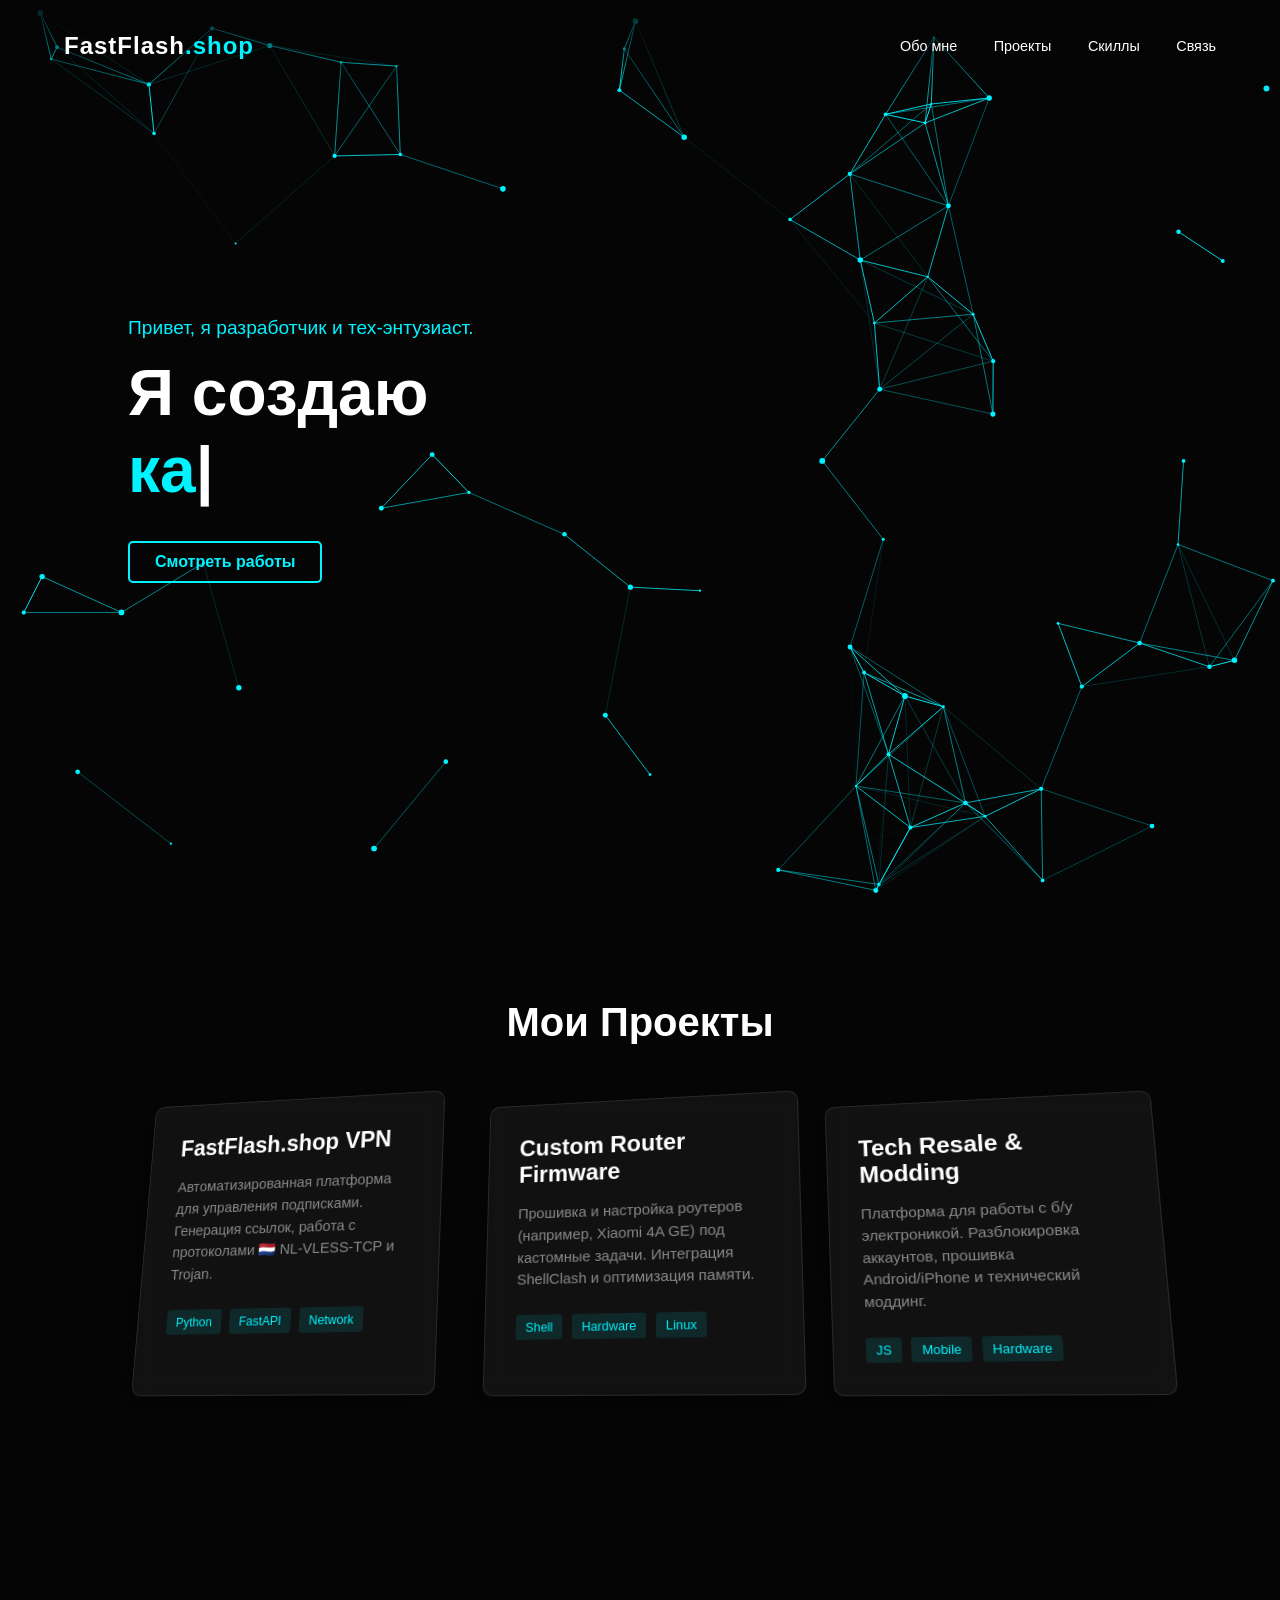
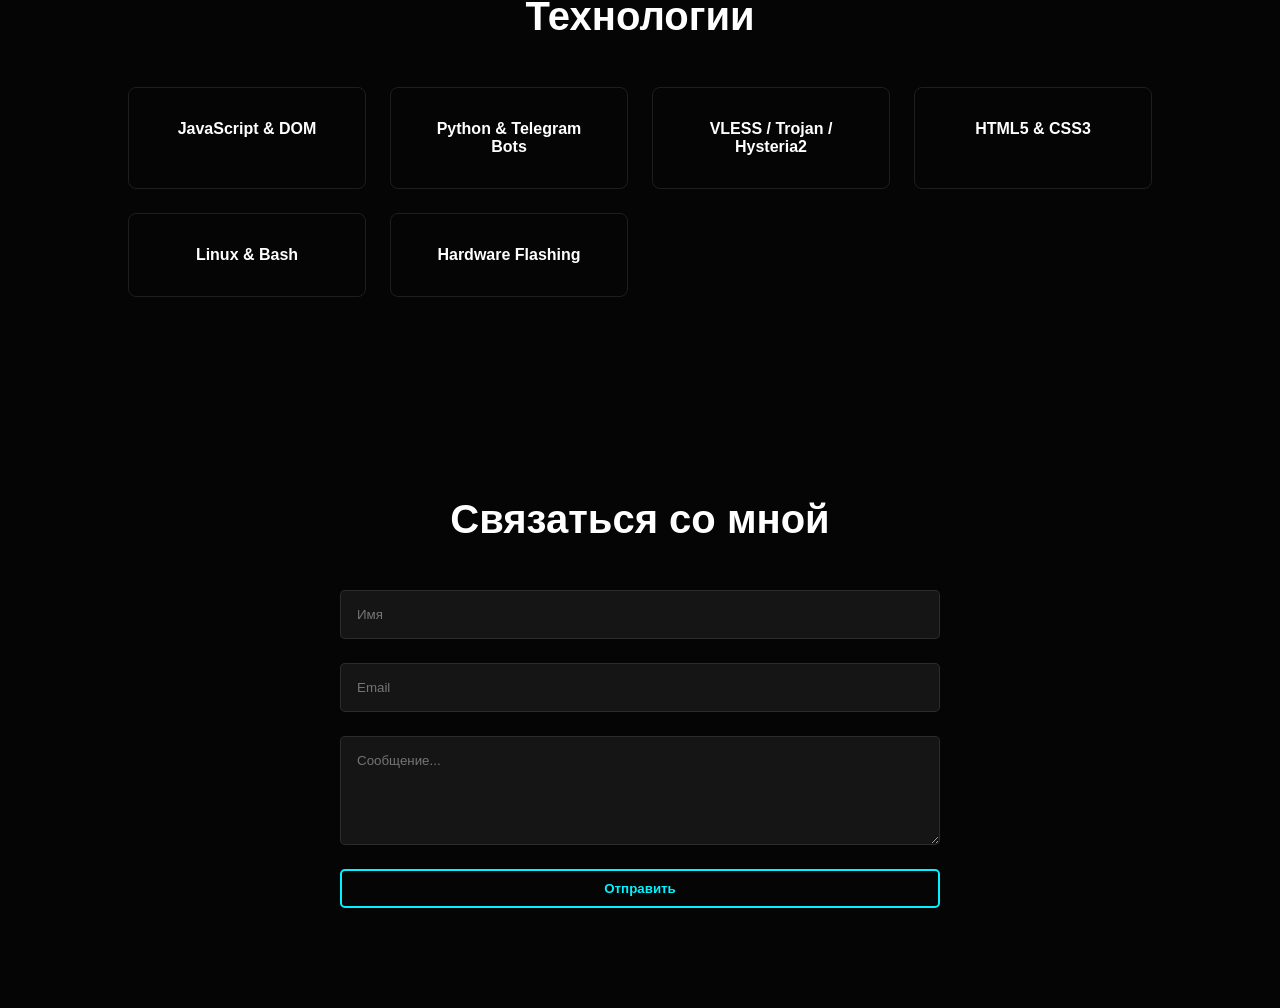
==== biotest/index.html @ f8a37089 "Add files via upload" ====
<!DOCTYPE html>
<html lang="ru">
<head>
    <meta charset="UTF-8">
    <meta name="viewport" content="width=device-width, initial-scale=1.0">
    <title>IT Биография | FastFlash</title>
    <link rel="stylesheet" href="style.css">
</head>
<body>
    <canvas id="canvas-bg"></canvas>

    <nav>
        <div class="logo">FastFlash<span>.shop</span></div>
        <div class="links">
            <a href="#about">Обо мне</a>
            <a href="#projects">Проекты</a>
            <a href="#skills">Скиллы</a>
            <a href="#contact">Связь</a>
        </div>
    </nav>

    <header id="about" class="hero">
        <div class="hero-content">
            <p class="greeting">Привет, я разработчик и тех-энтузиаст.</p>
            <h1>Я создаю <br><span class="typing-text"></span><span class="cursor">|</span></h1>
            <a href="#projects" class="btn">Смотреть работы</a>
        </div>
    </header>

    <section id="projects" class="container">
        <h2 class="section-title">Мои Проекты</h2>
        <div class="projects-grid">
            <div class="project-card">
                <div class="card-content">
                    <h3>FastFlash.shop VPN</h3>
                    <p>Автоматизированная платформа для управления подписками. Генерация ссылок, работа с протоколами 🇳🇱 NL-VLESS-TCP и Trojan.</p>
                    <span class="tag">Python</span>
                    <span class="tag">FastAPI</span>
                    <span class="tag">Network</span>
                </div>
            </div>
            <div class="project-card">
                <div class="card-content">
                    <h3>Custom Router Firmware</h3>
                    <p>Прошивка и настройка роутеров (например, Xiaomi 4A GE) под кастомные задачи. Интеграция ShellClash и оптимизация памяти.</p>
                    <span class="tag">Shell</span>
                    <span class="tag">Hardware</span>
                    <span class="tag">Linux</span>
                </div>
            </div>
            <div class="project-card">
                <div class="card-content">
                    <h3>Tech Resale & Modding</h3>
                    <p>Платформа для работы с б/у электроникой. Разблокировка аккаунтов, прошивка Android/iPhone и технический моддинг.</p>
                    <span class="tag">JS</span>
                    <span class="tag">Mobile</span>
                    <span class="tag">Hardware</span>
                </div>
            </div>
        </div>
    </section>

    <section id="skills" class="container">
        <h2 class="section-title">Технологии</h2>
        <div class="skills-grid">
            <div class="skill-box">JavaScript & DOM</div>
            <div class="skill-box">Python & Telegram Bots</div>
            <div class="skill-box">VLESS / Trojan / Hysteria2</div>
            <div class="skill-box">HTML5 & CSS3</div>
            <div class="skill-box">Linux & Bash</div>
            <div class="skill-box">Hardware Flashing</div>
        </div>
    </section>

    <section id="contact" class="container contact-section">
        <h2 class="section-title">Связаться со мной</h2>
        <form class="contact-form">
            <input type="text" placeholder="Имя" required>
            <input type="email" placeholder="Email" required>
            <textarea rows="5" placeholder="Сообщение..." required></textarea>
            <button type="submit" class="btn">Отправить</button>
        </form>
    </section>

    <script src="script.js"></script>
</body>
</html>
---- biotest/style.css ----
:root {
    --bg-color: #050505;
    --text-main: #ffffff;
    --text-muted: #888888;
    --accent: #00f3ff;
    --card-bg: rgba(25, 25, 25, 0.6);
}

* {
    margin: 0;
    padding: 0;
    box-sizing: border-box;
    font-family: 'Segoe UI', Tahoma, Geneva, Verdana, sans-serif;
}

body {
    background-color: var(--bg-color);
    color: var(--text-main);
    overflow-x: hidden;
}

/* Фон на Canvas */
#canvas-bg {
    position: fixed;
    top: 0;
    left: 0;
    width: 100vw;
    height: 100vh;
    z-index: -1;
    pointer-events: none;
}

/* Навигация */
nav {
    display: flex;
    justify-content: space-between;
    align-items: center;
    padding: 2rem 5%;
    background: linear-gradient(to bottom, rgba(5,5,5,1), transparent);
    position: fixed;
    width: 100%;
    z-index: 100;
}

.logo {
    font-size: 1.5rem;
    font-weight: bold;
    letter-spacing: 1px;
}

.logo span {
    color: var(--accent);
}

.links a {
    color: var(--text-main);
    text-decoration: none;
    margin-left: 2rem;
    font-size: 0.9rem;
    transition: color 0.3s ease;
}

.links a:hover {
    color: var(--accent);
}

/* Главный экран */
.hero {
    height: 100vh;
    display: flex;
    align-items: center;
    padding: 0 10%;
}

.greeting {
    color: var(--accent);
    font-size: 1.2rem;
    margin-bottom: 1rem;
}

.hero h1 {
    font-size: 4rem;
    line-height: 1.2;
    margin-bottom: 2rem;
}

.typing-text {
    color: var(--accent);
}

.cursor {
    animation: blink 1s infinite;
}

@keyframes blink {
    0%, 100% { opacity: 1; }
    50% { opacity: 0; }
}

.btn {
    padding: 10px 25px;
    background: transparent;
    border: 2px solid var(--accent);
    color: var(--accent);
    text-decoration: none;
    font-weight: bold;
    border-radius: 5px;
    transition: all 0.3s ease;
    cursor: pointer;
    display: inline-block;
}

.btn:hover {
    background: var(--accent);
    color: var(--bg-color);
    box-shadow: 0 0 15px var(--accent);
}

/* Контейнеры секций */
.container {
    padding: 100px 10%;
}

.section-title {
    font-size: 2.5rem;
    margin-bottom: 3rem;
    text-align: center;
}

/* Сетка проектов (С эффектом 3D наклона как на скринах) */
.projects-grid {
    display: grid;
    grid-template-columns: repeat(auto-fit, minmax(300px, 1fr));
    gap: 2rem;
    perspective: 1000px; /* Важно для 3D эффекта */
}

.project-card {
    background: var(--card-bg);
    border: 1px solid rgba(255, 255, 255, 0.1);
    border-radius: 10px;
    padding: 2rem;
    backdrop-filter: blur(10px);
    transform: rotateX(10deg) rotateY(-10deg);
    transition: transform 0.5s ease, box-shadow 0.5s ease;
    box-shadow: -10px 10px 20px rgba(0,0,0,0.5);
}

.project-card:hover {
    transform: rotateX(0deg) rotateY(0deg) translateY(-10px);
    box-shadow: 0 10px 30px rgba(0, 243, 255, 0.2);
    border-color: rgba(0, 243, 255, 0.5);
}

.project-card h3 {
    font-size: 1.5rem;
    margin-bottom: 1rem;
}

.project-card p {
    color: var(--text-muted);
    margin-bottom: 1.5rem;
    font-size: 0.95rem;
    line-height: 1.5;
}

.tag {
    background: rgba(0, 243, 255, 0.1);
    color: var(--accent);
    padding: 5px 10px;
    font-size: 0.8rem;
    border-radius: 3px;
    margin-right: 5px;
    display: inline-block;
}

/* Скиллы (Сетка как на 5-м скрине) */
.skills-grid {
    display: grid;
    grid-template-columns: repeat(auto-fit, minmax(200px, 1fr));
    gap: 1.5rem;
}

.skill-box {
    border: 1px solid rgba(255, 255, 255, 0.1);
    padding: 2rem;
    text-align: center;
    font-weight: bold;
    border-radius: 8px;
    transition: 0.3s;
    position: relative;
    overflow: hidden;
}

.skill-box::before {
    content: '';
    position: absolute;
    top: 0; left: -100%;
    width: 100%; height: 100%;
    background: linear-gradient(90deg, transparent, rgba(0, 243, 255, 0.2), transparent);
    transition: 0.5s;
}

.skill-box:hover::before {
    left: 100%;
}

.skill-box:hover {
    border-color: var(--accent);
    color: var(--accent);
}

/* Контакты */
.contact-form {
    max-width: 600px;
    margin: 0 auto;
    display: flex;
    flex-direction: column;
    gap: 1.5rem;
}

.contact-form input, .contact-form textarea {
    width: 100%;
    padding: 1rem;
    background: rgba(25, 25, 25, 0.8);
    border: 1px solid rgba(255, 255, 255, 0.1);
    color: white;
    border-radius: 5px;
    outline: none;
    transition: 0.3s;
}

.contact-form input:focus, .contact-form textarea:focus {
    border-color: var(--accent);
    box-shadow: 0 0 10px rgba(0, 243, 255, 0.2);
}
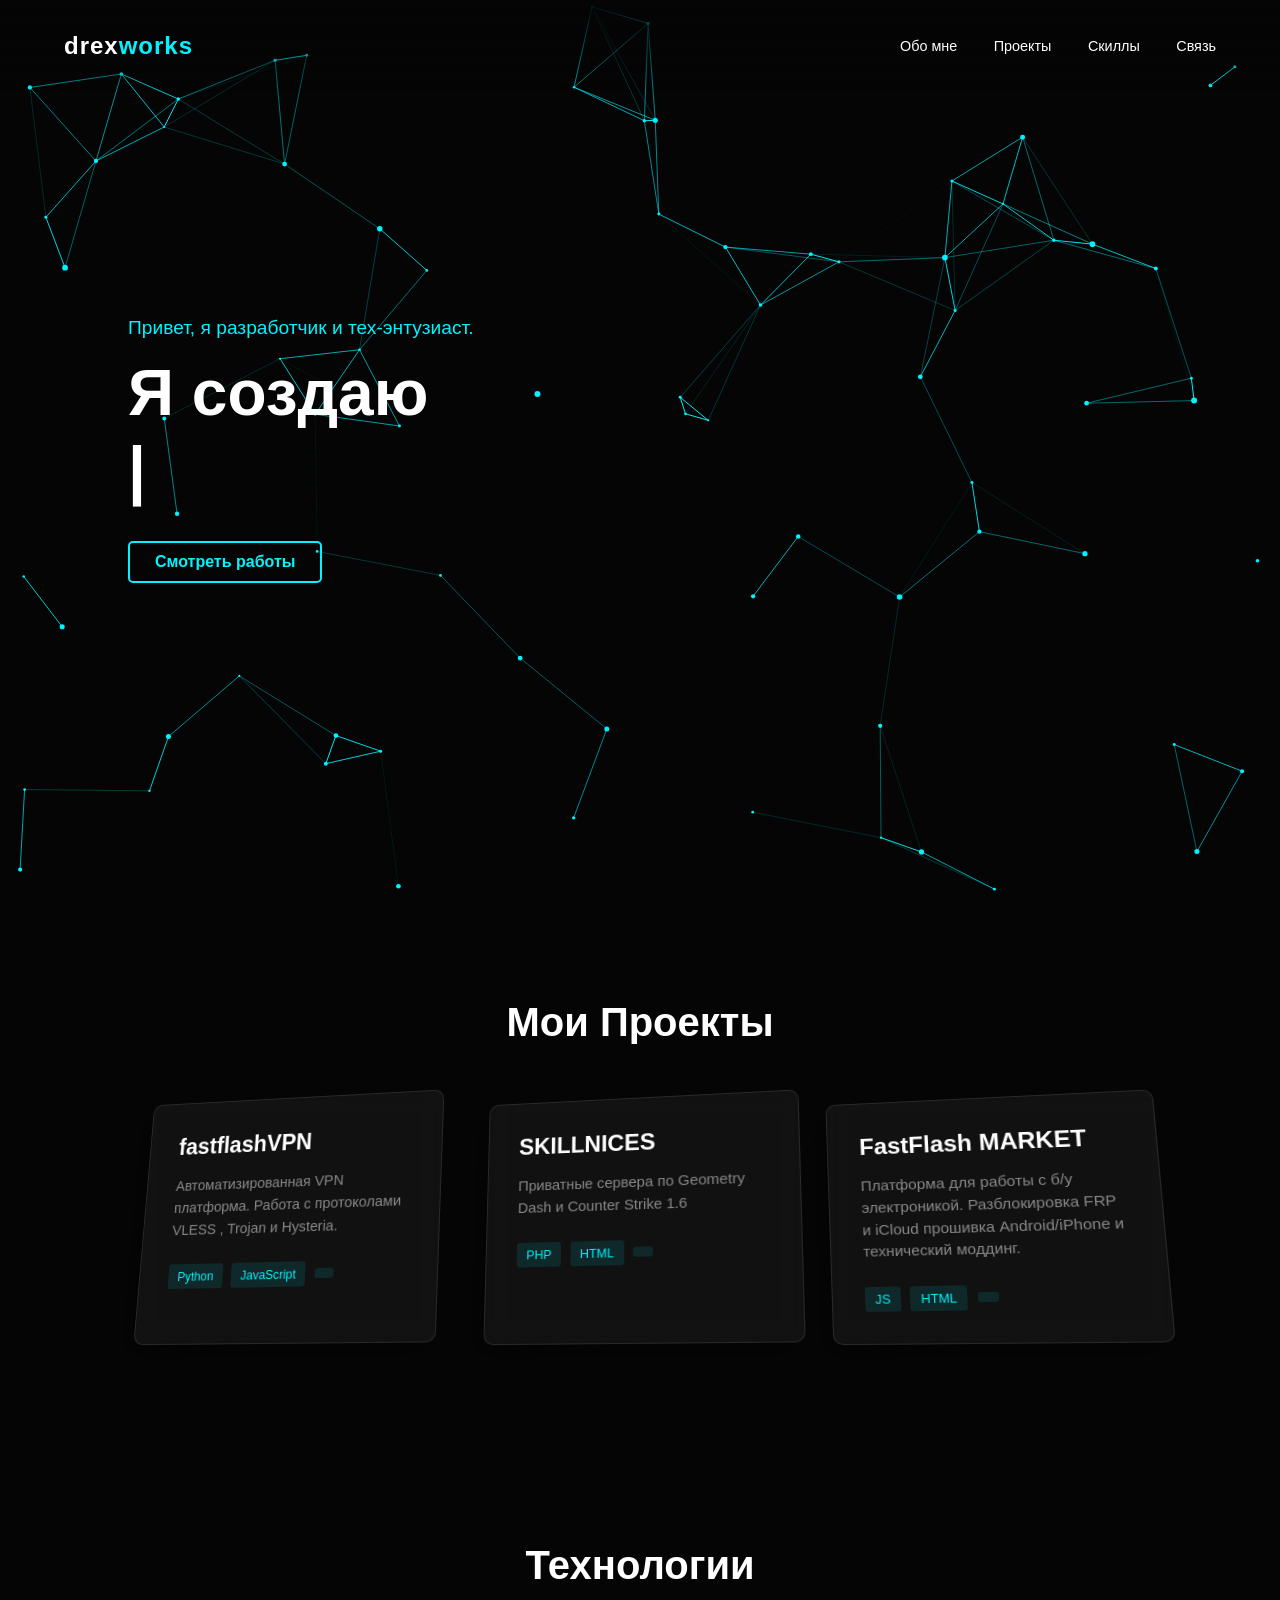
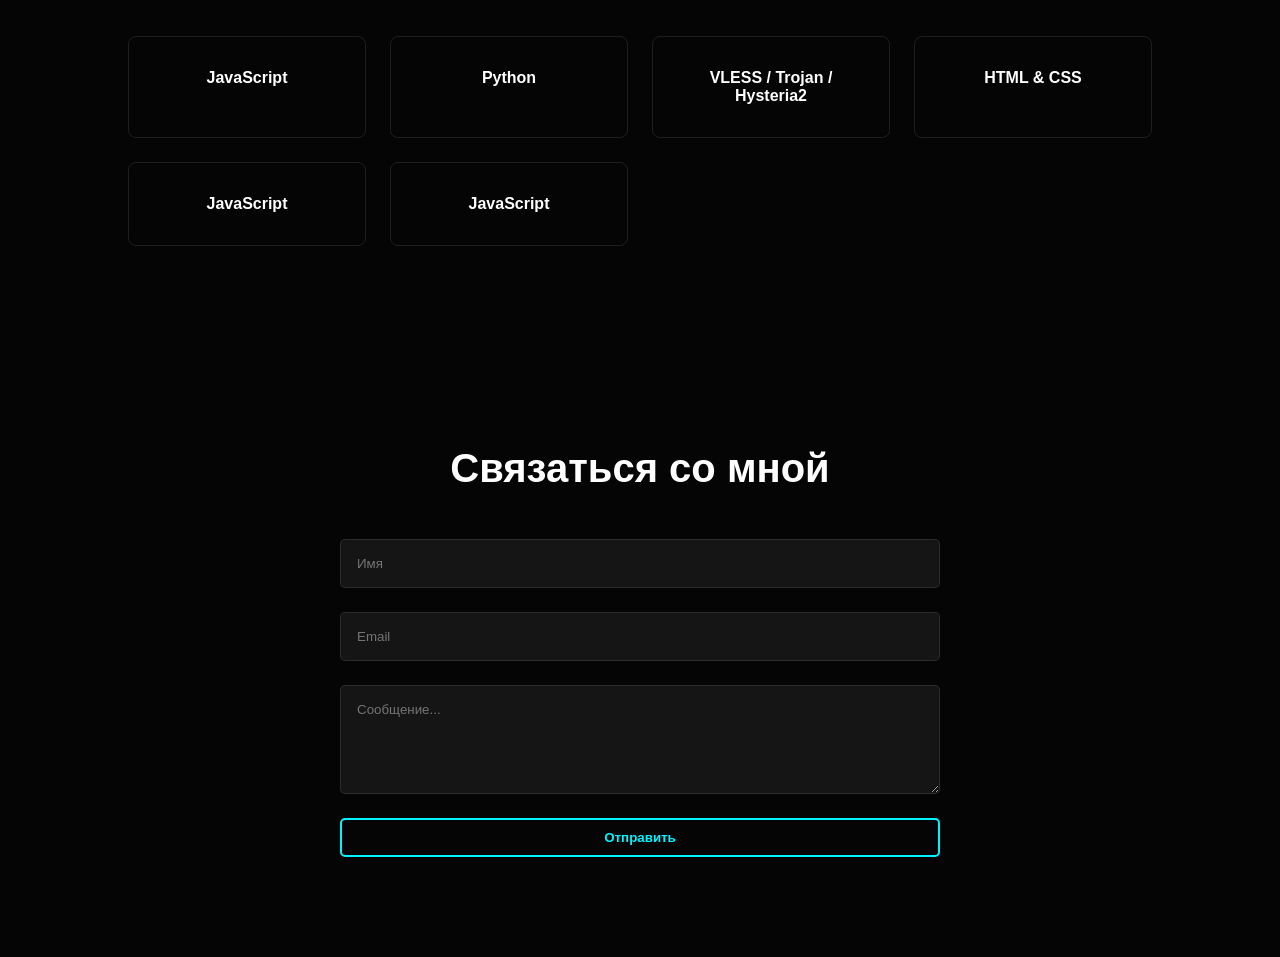
==== commit b2db4183: "Update index.html" ====
--- a/biotest/index.html
+++ b/biotest/index.html
@@ -10,7 +10,7 @@
     <canvas id="canvas-bg"></canvas>
 
     <nav>
-        <div class="logo">FastFlash<span>.shop</span></div>
+        <div class="logo">drex<span>works</span></div>
         <div class="links">
             <a href="#about">Обо мне</a>
             <a href="#projects">Проекты</a>
@@ -32,29 +32,29 @@
         <div class="projects-grid">
             <div class="project-card">
                 <div class="card-content">
-                    <h3>FastFlash.shop VPN</h3>
-                    <p>Автоматизированная платформа для управления подписками. Генерация ссылок, работа с протоколами 🇳🇱 NL-VLESS-TCP и Trojan.</p>
+                    <h3>fastflashVPN</h3>
+                    <p>Автоматизированная VPN платформа. Работа с протоколами VLESS , Trojan  и Hysteria.</p>
                     <span class="tag">Python</span>
-                    <span class="tag">FastAPI</span>
-                    <span class="tag">Network</span>
+                    <span class="tag">JavaScript</span>
+                    <span class="tag"> </span>
                 </div>
             </div>
             <div class="project-card">
                 <div class="card-content">
-                    <h3>Custom Router Firmware</h3>
-                    <p>Прошивка и настройка роутеров (например, Xiaomi 4A GE) под кастомные задачи. Интеграция ShellClash и оптимизация памяти.</p>
-                    <span class="tag">Shell</span>
-                    <span class="tag">Hardware</span>
-                    <span class="tag">Linux</span>
+                    <h3>SKILLNICES</h3>
+                    <p>Приватные сервера по Geometry Dash и Counter Strike 1.6</p>
+                    <span class="tag">PHP</span>
+                    <span class="tag">HTML</span>
+                    <span class="tag">  </span>
                 </div>
             </div>
             <div class="project-card">
                 <div class="card-content">
-                    <h3>Tech Resale & Modding</h3>
-                    <p>Платформа для работы с б/у электроникой. Разблокировка аккаунтов, прошивка Android/iPhone и технический моддинг.</p>
+                    <h3>FastFlash MARKET</h3>
+                    <p>Платформа для работы с б/у электроникой. Разблокировка FRP и iCloud прошивка Android/iPhone и технический моддинг.</p>
                     <span class="tag">JS</span>
-                    <span class="tag">Mobile</span>
-                    <span class="tag">Hardware</span>
+                    <span class="tag">HTML</span>
+                    <span class="tag">  </span>
                 </div>
             </div>
         </div>
@@ -63,12 +63,12 @@
     <section id="skills" class="container">
         <h2 class="section-title">Технологии</h2>
         <div class="skills-grid">
-            <div class="skill-box">JavaScript & DOM</div>
-            <div class="skill-box">Python & Telegram Bots</div>
+            <div class="skill-box">JavaScript</div>
+            <div class="skill-box">Python</div>
             <div class="skill-box">VLESS / Trojan / Hysteria2</div>
-            <div class="skill-box">HTML5 & CSS3</div>
-            <div class="skill-box">Linux & Bash</div>
-            <div class="skill-box">Hardware Flashing</div>
+            <div class="skill-box">HTML & CSS</div>
+            <div class="skill-box">JavaScript</div>
+            <div class="skill-box">JavaScript</div>
         </div>
     </section>
 
